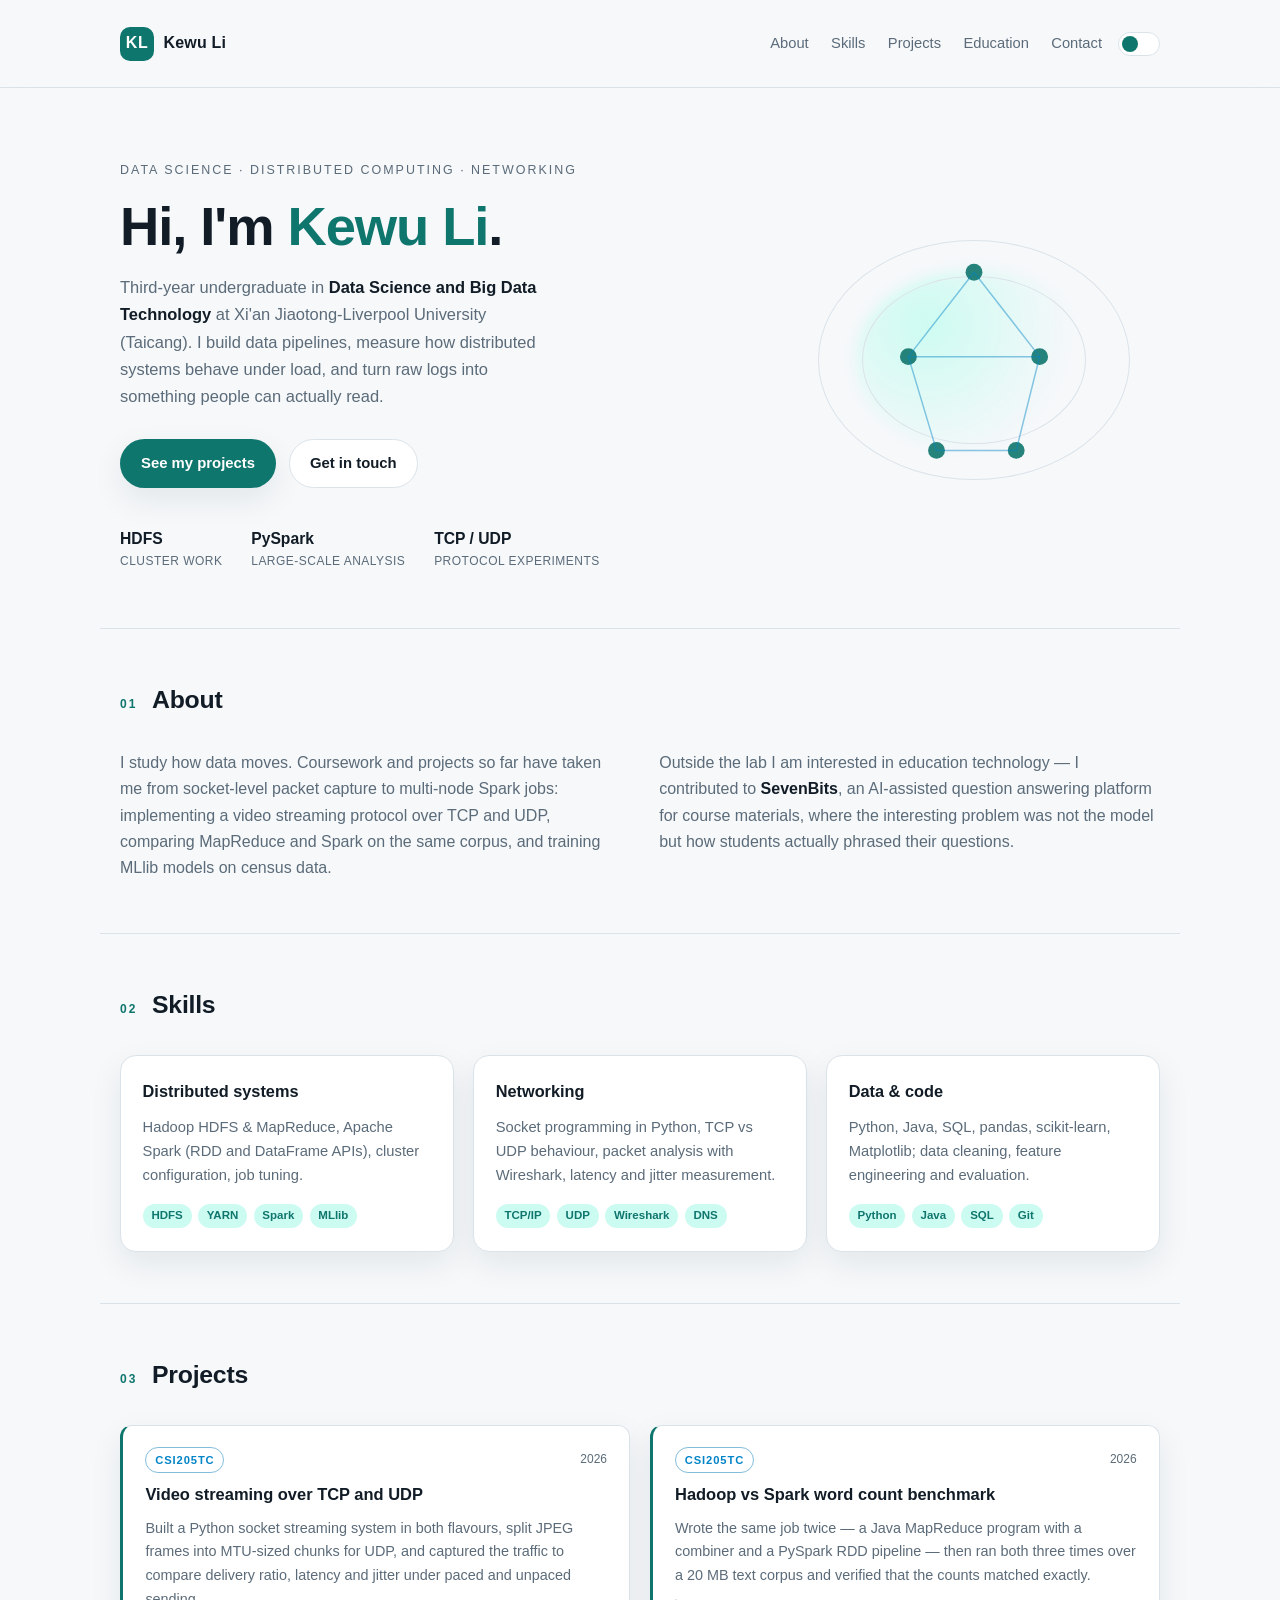
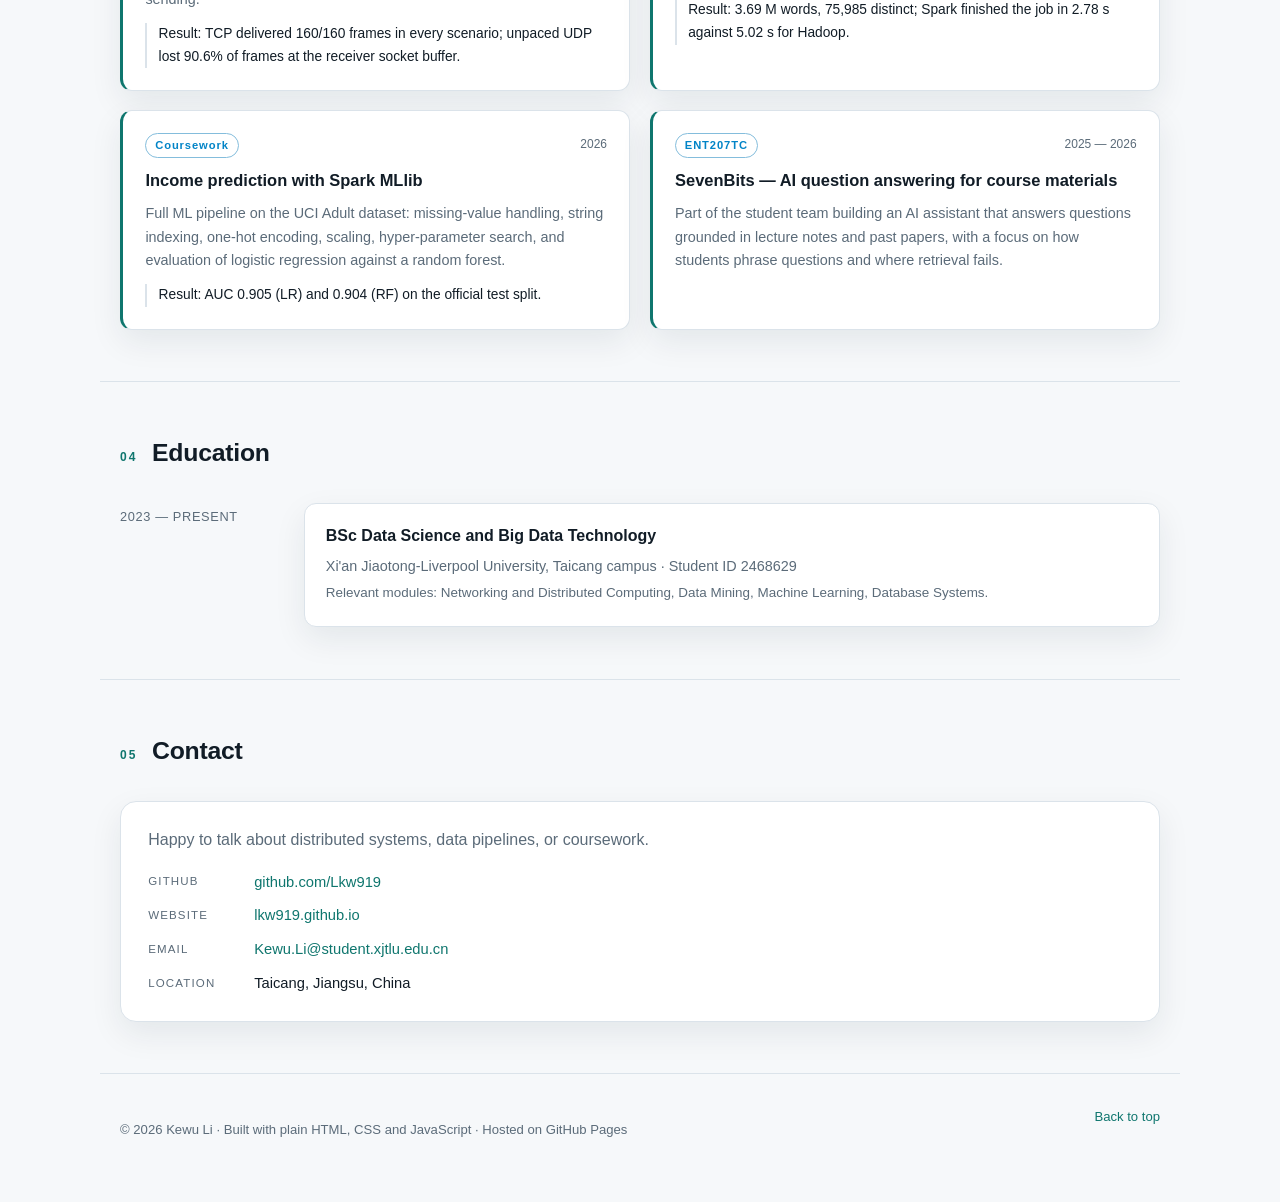
==== index.html @ 4f04adbc "Personal website for CSI205TC coursework (Question 2)" ====
<!DOCTYPE html>
<html lang="en">
<head>
<meta charset="UTF-8" />
<meta name="viewport" content="width=device-width, initial-scale=1.0" />
<title>Kewu Li — Data Science &amp; Distributed Computing</title>
<meta name="description" content="Personal page of Kewu Li, undergraduate in Data Science and Big Data Technology at Xi'an Jiaotong-Liverpool University." />
<link rel="stylesheet" href="css/style.css" />
<link rel="icon" href="assets/favicon.svg" type="image/svg+xml" />
</head>
<body>
<header class="site-header" id="top">
  <nav class="nav">
    <a class="brand" href="#top"><span class="brand-mark">KL</span><span class="brand-text">Kewu Li</span></a>
    <ul class="nav-links">
      <li><a href="#about">About</a></li>
      <li><a href="#skills">Skills</a></li>
      <li><a href="#projects">Projects</a></li>
      <li><a href="#education">Education</a></li>
      <li><a href="#contact">Contact</a></li>
    </ul>
    <button class="theme-toggle" id="themeToggle" aria-label="Toggle colour theme" title="Toggle colour theme">
      <span class="dot"></span>
    </button>
  </nav>
</header>

<main>
  <section class="hero">
    <div class="hero-grid">
      <div class="hero-copy">
        <p class="eyebrow">Data Science · Distributed Computing · Networking</p>
        <h1>Hi, I'm <span class="accent">Kewu Li</span>.</h1>
        <p class="lede">
          Third-year undergraduate in <strong>Data Science and Big Data Technology</strong>
          at Xi'an Jiaotong-Liverpool University (Taicang). I build data pipelines,
          measure how distributed systems behave under load, and turn raw logs into
          something people can actually read.
        </p>
        <div class="hero-actions">
          <a class="btn primary" href="#projects">See my projects</a>
          <a class="btn ghost" href="#contact">Get in touch</a>
        </div>
        <ul class="hero-stats">
          <li><span class="stat-value">HDFS</span><span class="stat-label">cluster work</span></li>
          <li><span class="stat-value">PySpark</span><span class="stat-label">large-scale analysis</span></li>
          <li><span class="stat-value">TCP / UDP</span><span class="stat-label">protocol experiments</span></li>
        </ul>
      </div>
      <div class="hero-visual" aria-hidden="true">
        <div class="orb"></div>
        <div class="ring ring-one"></div>
        <div class="ring ring-two"></div>
        <svg class="network" viewBox="0 0 320 320" role="presentation">
          <g class="nodes">
            <circle cx="160" cy="60" r="9" />
            <circle cx="90" cy="150" r="9" />
            <circle cx="230" cy="150" r="9" />
            <circle cx="120" cy="250" r="9" />
            <circle cx="205" cy="250" r="9" />
          </g>
          <g class="links">
            <line x1="160" y1="60" x2="90" y2="150" />
            <line x1="160" y1="60" x2="230" y2="150" />
            <line x1="90" y1="150" x2="120" y2="250" />
            <line x1="230" y1="150" x2="205" y2="250" />
            <line x1="90" y1="150" x2="230" y2="150" />
            <line x1="120" y1="250" x2="205" y2="250" />
          </g>
        </svg>
      </div>
    </div>
  </section>

  <section id="about" class="section reveal">
    <div class="section-head">
      <span class="section-index">01</span>
      <h2>About</h2>
    </div>
    <div class="two-col">
      <p>
        I study how data moves. Coursework and projects so far have taken me from
        socket-level packet capture to multi-node Spark jobs: implementing a video
        streaming protocol over TCP and UDP, comparing MapReduce and Spark on the
        same corpus, and training MLlib models on census data.
      </p>
      <p>
        Outside the lab I am interested in education technology — I contributed to
        <em>SevenBits</em>, an AI-assisted question answering platform for course
        materials, where the interesting problem was not the model but how students
        actually phrased their questions.
      </p>
    </div>
  </section>

  <section id="skills" class="section reveal">
    <div class="section-head">
      <span class="section-index">02</span>
      <h2>Skills</h2>
    </div>
    <div class="cards">
      <article class="card">
        <h3>Distributed systems</h3>
        <p>Hadoop HDFS &amp; MapReduce, Apache Spark (RDD and DataFrame APIs), cluster configuration, job tuning.</p>
        <div class="tags"><span>HDFS</span><span>YARN</span><span>Spark</span><span>MLlib</span></div>
      </article>
      <article class="card">
        <h3>Networking</h3>
        <p>Socket programming in Python, TCP vs UDP behaviour, packet analysis with Wireshark, latency and jitter measurement.</p>
        <div class="tags"><span>TCP/IP</span><span>UDP</span><span>Wireshark</span><span>DNS</span></div>
      </article>
      <article class="card">
        <h3>Data &amp; code</h3>
        <p>Python, Java, SQL, pandas, scikit-learn, Matplotlib; data cleaning, feature engineering and evaluation.</p>
        <div class="tags"><span>Python</span><span>Java</span><span>SQL</span><span>Git</span></div>
      </article>
    </div>
  </section>

  <section id="projects" class="section reveal">
    <div class="section-head">
      <span class="section-index">03</span>
      <h2>Projects</h2>
    </div>
    <div class="projects">
      <article class="project">
        <div class="project-meta"><span class="chip">CSI205TC</span><span class="year">2026</span></div>
        <h3>Video streaming over TCP and UDP</h3>
        <p>
          Built a Python socket streaming system in both flavours, split JPEG frames into
          MTU-sized chunks for UDP, and captured the traffic to compare delivery ratio,
          latency and jitter under paced and unpaced sending.
        </p>
        <p class="result">Result: TCP delivered 160/160 frames in every scenario; unpaced UDP lost 90.6% of frames at the receiver socket buffer.</p>
      </article>
      <article class="project">
        <div class="project-meta"><span class="chip">CSI205TC</span><span class="year">2026</span></div>
        <h3>Hadoop vs Spark word count benchmark</h3>
        <p>
          Wrote the same job twice — a Java MapReduce program with a combiner and a
          PySpark RDD pipeline — then ran both three times over a 20 MB text corpus
          and verified that the counts matched exactly.
        </p>
        <p class="result">Result: 3.69 M words, 75,985 distinct; Spark finished the job in 2.78 s against 5.02 s for Hadoop.</p>
      </article>
      <article class="project">
        <div class="project-meta"><span class="chip">Coursework</span><span class="year">2026</span></div>
        <h3>Income prediction with Spark MLlib</h3>
        <p>
          Full ML pipeline on the UCI Adult dataset: missing-value handling, string
          indexing, one-hot encoding, scaling, hyper-parameter search, and evaluation
          of logistic regression against a random forest.
        </p>
        <p class="result">Result: AUC 0.905 (LR) and 0.904 (RF) on the official test split.</p>
      </article>
      <article class="project">
        <div class="project-meta"><span class="chip">ENT207TC</span><span class="year">2025 — 2026</span></div>
        <h3>SevenBits — AI question answering for course materials</h3>
        <p>
          Part of the student team building an AI assistant that answers questions
          grounded in lecture notes and past papers, with a focus on how students
          phrase questions and where retrieval fails.
        </p>
      </article>
    </div>
  </section>

  <section id="education" class="section reveal">
    <div class="section-head">
      <span class="section-index">04</span>
      <h2>Education</h2>
    </div>
    <div class="timeline">
      <div class="timeline-item">
        <div class="timeline-when">2023 — present</div>
        <div class="timeline-what">
          <h3>BSc Data Science and Big Data Technology</h3>
          <p>Xi'an Jiaotong-Liverpool University, Taicang campus · Student ID 2468629</p>
          <p class="muted">Relevant modules: Networking and Distributed Computing, Data Mining, Machine Learning, Database Systems.</p>
        </div>
      </div>
    </div>
  </section>

  <section id="contact" class="section reveal">
    <div class="section-head">
      <span class="section-index">05</span>
      <h2>Contact</h2>
    </div>
    <div class="contact-card">
      <p>Happy to talk about distributed systems, data pipelines, or coursework.</p>
      <ul class="contact-list">
        <li><span>GitHub</span><a href="https://github.com/Lkw919" id="githubLink" rel="noopener">github.com/Lkw919</a></li>
        <li><span>Website</span><a href="https://lkw919.github.io/" rel="noopener">lkw919.github.io</a></li>
        <li><span>Email</span><a href="mailto:Kewu.Li@student.xjtlu.edu.cn">Kewu.Li@student.xjtlu.edu.cn</a></li>
        <li><span>Location</span><span class="plain">Taicang, Jiangsu, China</span></li>
      </ul>
    </div>
  </section>
</main>

<footer class="site-footer">
  <p>© <span id="year">2026</span> Kewu Li · Built with plain HTML, CSS and JavaScript · Hosted on GitHub Pages</p>
  <a href="#top" class="to-top">Back to top</a>
</footer>

<script src="js/main.js"></script>
</body>
</html>
---- css/style.css ----
/* ============================================================
   Kewu Li — personal site
   Plain CSS, no frameworks, no external fonts or CDNs.
   ============================================================ */

:root {
  --bg: #f6f8fa;
  --bg-soft: #ffffff;
  --text: #111c26;
  --muted: #5b6b79;
  --line: #dbe3ea;
  --accent: #0f766e;
  --accent-soft: #ccfbf1;
  --sky: #0284c7;
  --shadow: 0 12px 32px rgba(15, 35, 50, 0.08);
  --radius: 16px;
  --max: 1080px;
}

[data-theme="dark"] {
  --bg: #0a1219;
  --bg-soft: #111c26;
  --text: #e6edf3;
  --muted: #93a4b4;
  --line: #21303c;
  --accent: #2dd4bf;
  --accent-soft: #10312f;
  --sky: #38bdf8;
  --shadow: 0 14px 40px rgba(0, 0, 0, 0.45);
}

* { box-sizing: border-box; }

html { scroll-behavior: smooth; }

body {
  margin: 0;
  background: var(--bg);
  color: var(--text);
  font-family: "Segoe UI", "Helvetica Neue", Arial, "Noto Sans", sans-serif;
  line-height: 1.65;
  -webkit-font-smoothing: antialiased;
  transition: background 0.35s ease, color 0.35s ease;
}

a { color: var(--accent); text-decoration: none; }
a:hover { text-decoration: underline; }

/* ---------- header ---------- */
.site-header {
  position: sticky;
  top: 0;
  z-index: 20;
  backdrop-filter: blur(12px);
  background: color-mix(in srgb, var(--bg) 78%, transparent);
  border-bottom: 1px solid var(--line);
}

.nav {
  max-width: var(--max);
  margin: 0 auto;
  padding: 0.9rem 1.25rem;
  display: flex;
  align-items: center;
  gap: 1rem;
}

.brand { display: flex; align-items: center; gap: 0.6rem; color: var(--text); }
.brand:hover { text-decoration: none; }

.brand-mark {
  display: grid;
  place-items: center;
  width: 34px; height: 34px;
  border-radius: 10px;
  background: var(--accent);
  color: #fff;
  font-weight: 700;
  letter-spacing: 0.04em;
}

.brand-text { font-weight: 650; letter-spacing: 0.01em; }

.nav-links {
  display: flex;
  gap: 1.4rem;
  margin-left: auto;
  list-style: none;
  padding: 0;
}

.nav-links a {
  color: var(--muted);
  font-size: 0.92rem;
  padding: 0.25rem 0;
  border-bottom: 2px solid transparent;
  transition: color 0.2s ease, border-color 0.2s ease;
}

.nav-links a:hover {
  color: var(--text);
  border-color: var(--accent);
  text-decoration: none;
}

.theme-toggle {
  width: 42px; height: 24px;
  border-radius: 999px;
  border: 1px solid var(--line);
  background: var(--bg-soft);
  position: relative;
  cursor: pointer;
  padding: 0;
}

.theme-toggle .dot {
  position: absolute;
  top: 3px; left: 3px;
  width: 16px; height: 16px;
  border-radius: 50%;
  background: var(--accent);
  transition: transform 0.25s ease;
}

[data-theme="dark"] .theme-toggle .dot { transform: translateX(18px); }

/* ---------- hero ---------- */
.hero {
  max-width: var(--max);
  margin: 0 auto;
  padding: 4.5rem 1.25rem 3.5rem;
}

.hero-grid {
  display: grid;
  grid-template-columns: 1.25fr 0.75fr;
  gap: 3rem;
  align-items: center;
}

.eyebrow {
  font-size: 0.78rem;
  letter-spacing: 0.16em;
  text-transform: uppercase;
  color: var(--muted);
  margin: 0 0 1rem;
}

.hero h1 {
  font-size: clamp(2.2rem, 4.4vw, 3.4rem);
  line-height: 1.1;
  margin: 0 0 1.1rem;
  letter-spacing: -0.02em;
}

.accent { color: var(--accent); }

.lede { color: var(--muted); font-size: 1.03rem; max-width: 46ch; margin: 0 0 1.8rem; }
.lede strong { color: var(--text); }

.hero-actions { display: flex; gap: 0.8rem; flex-wrap: wrap; }

.btn {
  display: inline-flex;
  align-items: center;
  gap: 0.4rem;
  padding: 0.7rem 1.25rem;
  border-radius: 999px;
  font-size: 0.93rem;
  font-weight: 600;
  border: 1px solid transparent;
  transition: transform 0.18s ease, box-shadow 0.18s ease, background 0.2s ease;
}

.btn:hover { text-decoration: none; transform: translateY(-1px); }
.btn.primary { background: var(--accent); color: #fff; box-shadow: var(--shadow); }
.btn.ghost { border-color: var(--line); color: var(--text); background: var(--bg-soft); }

.hero-stats {
  display: flex;
  gap: 1.8rem;
  list-style: none;
  padding: 0;
  margin: 2.4rem 0 0;
  flex-wrap: wrap;
}

.hero-stats li { display: flex; flex-direction: column; }
.stat-value { font-weight: 700; font-size: 0.98rem; }
.stat-label { font-size: 0.75rem; color: var(--muted); letter-spacing: 0.04em; text-transform: uppercase; }

/* decorative network figure */
.hero-visual { position: relative; min-height: 300px; }
.orb {
  position: absolute;
  inset: 18% 18% 22% 18%;
  border-radius: 50%;
  background: radial-gradient(circle at 30% 30%, var(--accent-soft), transparent 70%);
  filter: blur(6px);
}
.ring {
  position: absolute;
  border: 1px solid var(--line);
  border-radius: 50%;
}
.ring-one { inset: 8% 8% 12% 8%; animation: spin 26s linear infinite; }
.ring-two { inset: 20% 20% 24% 20%; animation: spin 18s linear infinite reverse; }
@keyframes spin { to { transform: rotate(360deg); } }

.network { position: absolute; inset: 0; width: 100%; height: 100%; }
.network .nodes circle { fill: var(--accent); opacity: 0.9; }
.network .links line { stroke: var(--sky); stroke-width: 1.6; opacity: 0.45; }

/* ---------- sections ---------- */
.section {
  max-width: var(--max);
  margin: 0 auto;
  padding: 3.2rem 1.25rem;
  border-top: 1px solid var(--line);
}

.section-head { display: flex; align-items: baseline; gap: 0.9rem; margin-bottom: 1.8rem; }
.section-index { font-size: 0.75rem; letter-spacing: 0.18em; color: var(--accent); font-weight: 700; }
.section h2 { font-size: 1.55rem; margin: 0; letter-spacing: -0.01em; }

.two-col { display: grid; grid-template-columns: 1fr 1fr; gap: 2.4rem; color: var(--muted); }
.two-col p { margin: 0; }
.two-col em { color: var(--text); font-style: normal; font-weight: 600; }

.cards { display: grid; grid-template-columns: repeat(3, 1fr); gap: 1.2rem; }

.card {
  background: var(--bg-soft);
  border: 1px solid var(--line);
  border-radius: var(--radius);
  padding: 1.4rem 1.35rem;
  box-shadow: var(--shadow);
  transition: transform 0.2s ease, border-color 0.2s ease;
}

.card:hover { transform: translateY(-3px); border-color: color-mix(in srgb, var(--accent) 45%, var(--line)); }
.card h3 { margin: 0 0 0.6rem; font-size: 1.02rem; }
.card p { margin: 0 0 1rem; color: var(--muted); font-size: 0.92rem; }

.tags { display: flex; flex-wrap: wrap; gap: 0.4rem; }
.tags span {
  font-size: 0.72rem;
  padding: 0.18rem 0.55rem;
  border-radius: 999px;
  background: var(--accent-soft);
  color: var(--accent);
  font-weight: 600;
}

/* ---------- projects ---------- */
.projects { display: grid; grid-template-columns: 1fr 1fr; gap: 1.2rem; }

.project {
  background: var(--bg-soft);
  border: 1px solid var(--line);
  border-left: 3px solid var(--accent);
  border-radius: 12px;
  padding: 1.35rem 1.4rem;
  box-shadow: var(--shadow);
  transition: transform 0.2s ease;
}

.project:hover { transform: translateY(-2px); }
.project-meta { display: flex; justify-content: space-between; align-items: center; margin-bottom: 0.55rem; }
.chip {
  font-size: 0.7rem; font-weight: 700; letter-spacing: 0.08em;
  color: var(--sky);
  border: 1px solid color-mix(in srgb, var(--sky) 40%, var(--line));
  border-radius: 999px; padding: 0.15rem 0.55rem;
}
.year { font-size: 0.75rem; color: var(--muted); }
.project h3 { margin: 0 0 0.5rem; font-size: 1.03rem; }
.project p { margin: 0 0 0.7rem; color: var(--muted); font-size: 0.9rem; }
.project .result {
  margin: 0; color: var(--text); font-size: 0.86rem;
  border-left: 2px solid var(--line); padding-left: 0.7rem;
}

/* ---------- timeline ---------- */
.timeline { display: grid; gap: 1.2rem; }
.timeline-item { display: grid; grid-template-columns: 160px 1fr; gap: 1.5rem; align-items: start; }
.timeline-when { font-size: 0.8rem; color: var(--muted); letter-spacing: 0.05em; text-transform: uppercase; padding-top: 0.2rem; }
.timeline-what {
  background: var(--bg-soft); border: 1px solid var(--line);
  border-radius: 12px; padding: 1.2rem 1.3rem; box-shadow: var(--shadow);
}
.timeline-what h3 { margin: 0 0 0.35rem; font-size: 1rem; }
.timeline-what p { margin: 0.2rem 0; color: var(--muted); font-size: 0.9rem; }
.muted { font-size: 0.84rem !important; }

/* ---------- contact ---------- */
.contact-card {
  background: var(--bg-soft);
  border: 1px solid var(--line);
  border-radius: var(--radius);
  padding: 1.6rem 1.7rem;
  box-shadow: var(--shadow);
}
.contact-card p { margin: 0 0 1rem; color: var(--muted); }
.contact-list { list-style: none; padding: 0; margin: 0; display: grid; gap: 0.6rem; }
.contact-list li { display: grid; grid-template-columns: 90px 1fr; gap: 1rem; font-size: 0.92rem; }
.contact-list span:first-child { color: var(--muted); text-transform: uppercase; font-size: 0.72rem; letter-spacing: 0.1em; align-self: center; }
.plain { color: var(--text); }

/* ---------- footer ---------- */
.site-footer {
  max-width: var(--max);
  margin: 0 auto;
  padding: 2rem 1.25rem 3rem;
  border-top: 1px solid var(--line);
  display: flex;
  justify-content: space-between;
  gap: 1rem;
  flex-wrap: wrap;
  font-size: 0.82rem;
  color: var(--muted);
}

/* ---------- reveal animation ---------- */
.reveal { opacity: 0; transform: translateY(14px); transition: opacity 0.55s ease, transform 0.55s ease; }
.reveal.visible { opacity: 1; transform: none; }

@media (prefers-reduced-motion: reduce) {
  .reveal { opacity: 1; transform: none; transition: none; }
  .ring, .ring-two { animation: none; }
}

/* ---------- responsive ---------- */
@media (max-width: 900px) {
  .hero-grid { grid-template-columns: 1fr; gap: 2rem; }
  .hero-visual { min-height: 240px; order: -1; }
  .two-col, .projects, .cards { grid-template-columns: 1fr; }
  .nav-links { display: none; }
  .timeline-item { grid-template-columns: 1fr; gap: 0.5rem; }
}
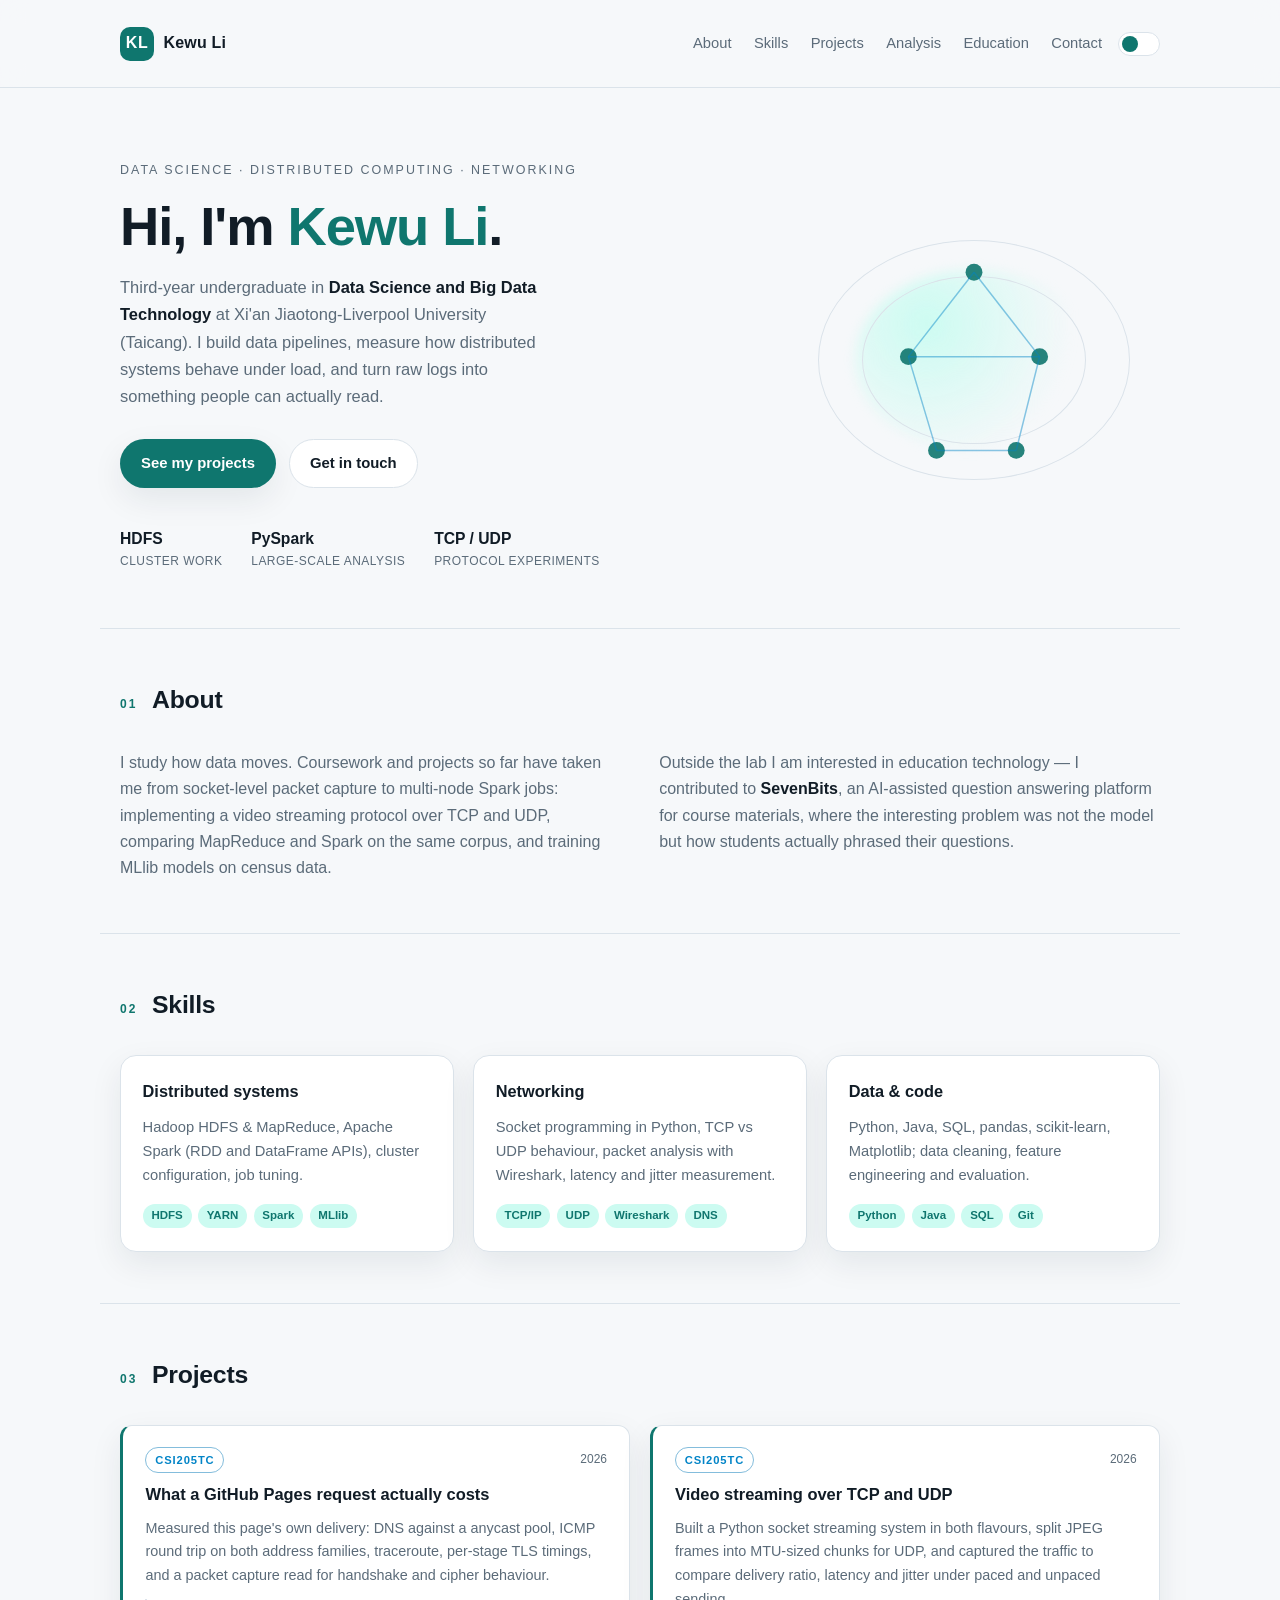
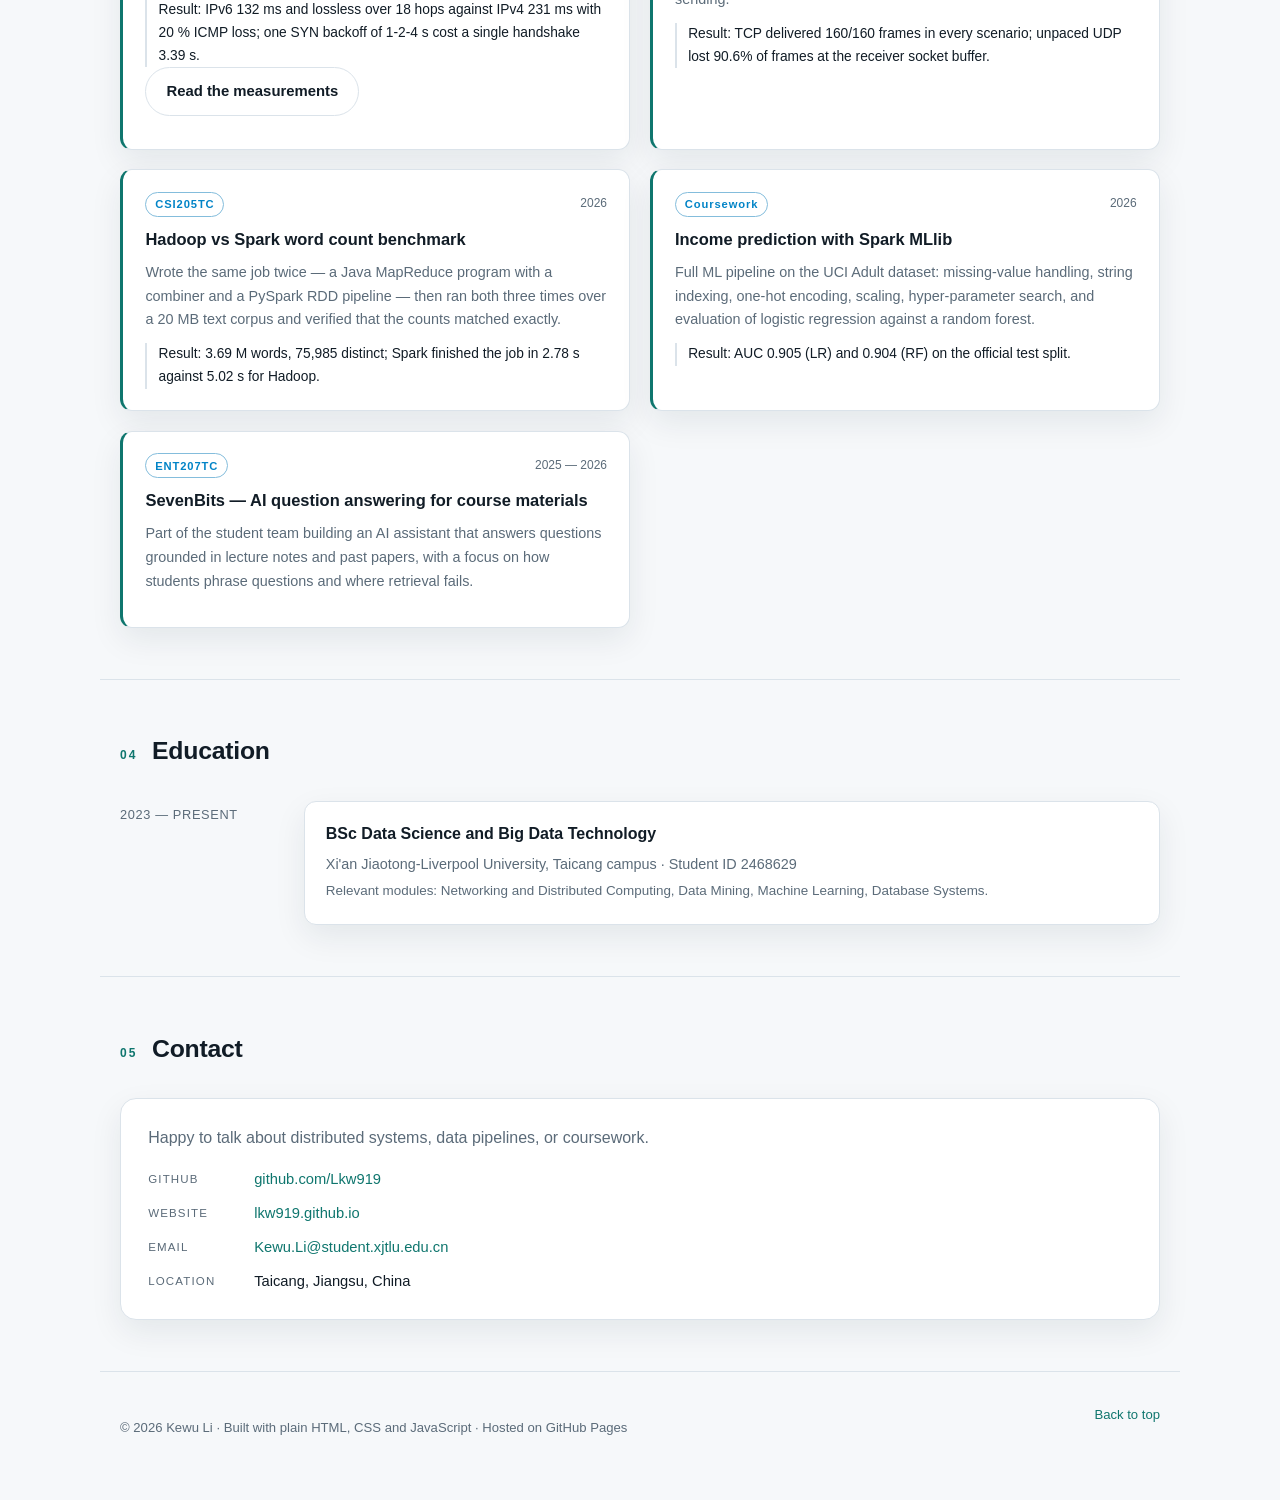
==== commit 8e29adac: "site: add a measured network-analysis page The page walks through the delivery of this site itself: " ====
--- a/index.html
+++ b/index.html
@@ -16,6 +16,7 @@
       <li><a href="#about">About</a></li>
       <li><a href="#skills">Skills</a></li>
       <li><a href="#projects">Projects</a></li>
+      <li><a href="analysis.html">Analysis</a></li>
       <li><a href="#education">Education</a></li>
       <li><a href="#contact">Contact</a></li>
     </ul>
@@ -125,6 +126,17 @@
     <div class="projects">
       <article class="project">
         <div class="project-meta"><span class="chip">CSI205TC</span><span class="year">2026</span></div>
+        <h3>What a GitHub Pages request actually costs</h3>
+        <p>
+          Measured this page's own delivery: DNS against a anycast pool, ICMP round trip on
+          both address families, traceroute, per-stage TLS timings, and a packet capture read
+          for handshake and cipher behaviour.
+        </p>
+        <p class="result">Result: IPv6 132 ms and lossless over 18 hops against IPv4 231 ms with 20 % ICMP loss; one SYN backoff of 1-2-4 s cost a single handshake 3.39 s.</p>
+        <p><a class="btn ghost" href="analysis.html">Read the measurements</a></p>
+      </article>
+      <article class="project">
+        <div class="project-meta"><span class="chip">CSI205TC</span><span class="year">2026</span></div>
         <h3>Video streaming over TCP and UDP</h3>
         <p>
           Built a Python socket streaming system in both flavours, split JPEG frames into
--- a/css/style.css
+++ b/css/style.css
@@ -338,3 +338,35 @@
   .nav-links { display: none; }
   .timeline-item { grid-template-columns: 1fr; gap: 0.5rem; }
 }
+
+/* ---------- analysis page ---------- */
+.stat-strip { display: grid; grid-template-columns: repeat(4, 1fr); gap: 1rem; margin: 2rem 0 2.4rem; }
+.stat-strip > div { background: var(--bg-soft); border: 1px solid var(--line); border-radius: 14px; padding: 1rem 1.15rem; }
+.stat-strip strong { display: block; font-size: 1.45rem; letter-spacing: -0.02em; color: var(--text); font-variant-numeric: tabular-nums; }
+.stat-strip span { display: block; margin-top: 0.35rem; font-size: 0.76rem; color: var(--muted); text-transform: uppercase; letter-spacing: 0.06em; line-height: 1.4; }
+
+.prose p { color: var(--muted); margin: 0 0 1rem; max-width: 80ch; }
+.prose h3 { font-size: 1.02rem; letter-spacing: 0.01em; color: var(--text); margin: 2rem 0 0.7rem; }
+.prose ul { color: var(--muted); margin: 0 0 1rem 1.15rem; max-width: 80ch; }
+.prose li { margin-bottom: 0.5rem; }
+.prose code { font-size: 0.86em; background: var(--bg-soft); border: 1px solid var(--line); border-radius: 5px; padding: 0.08em 0.35em; color: var(--text); }
+.prose em { color: var(--text); font-style: italic; }
+
+.datatable { width: 100%; border-collapse: collapse; margin: 1.2rem 0 1.4rem; font-size: 0.9rem; font-variant-numeric: tabular-nums; }
+.datatable caption { caption-side: top; text-align: left; font-size: 0.78rem; color: var(--muted); padding-bottom: 0.55rem; letter-spacing: 0.03em; }
+.datatable th, .datatable td { padding: 0.55rem 0.7rem; border-bottom: 1px solid var(--line); text-align: left; vertical-align: top; color: var(--muted); }
+.datatable th { color: var(--text); font-weight: 600; font-size: 0.76rem; text-transform: uppercase; letter-spacing: 0.05em; }
+.datatable td.num { text-align: right; white-space: nowrap; }
+.datatable tbody tr:last-child td { border-bottom: none; }
+
+.figure { margin: 1.4rem 0 1.2rem; }
+.figure img { width: 100%; height: auto; border: 1px solid var(--line); border-radius: 12px; background: var(--bg-soft); }
+.figure figcaption { font-size: 0.8rem; color: var(--muted); margin-top: 0.6rem; line-height: 1.5; }
+
+.note { border-left: 3px solid var(--accent); background: var(--bg-soft); padding: 0.9rem 1.1rem; border-radius: 0 10px 10px 0; color: var(--muted); font-size: 0.9rem; margin: 1.4rem 0; max-width: 80ch; }
+.note strong { color: var(--text); }
+
+@media (max-width: 900px) {
+  .stat-strip { grid-template-columns: repeat(2, 1fr); }
+  .datatable { font-size: 0.84rem; }
+}
